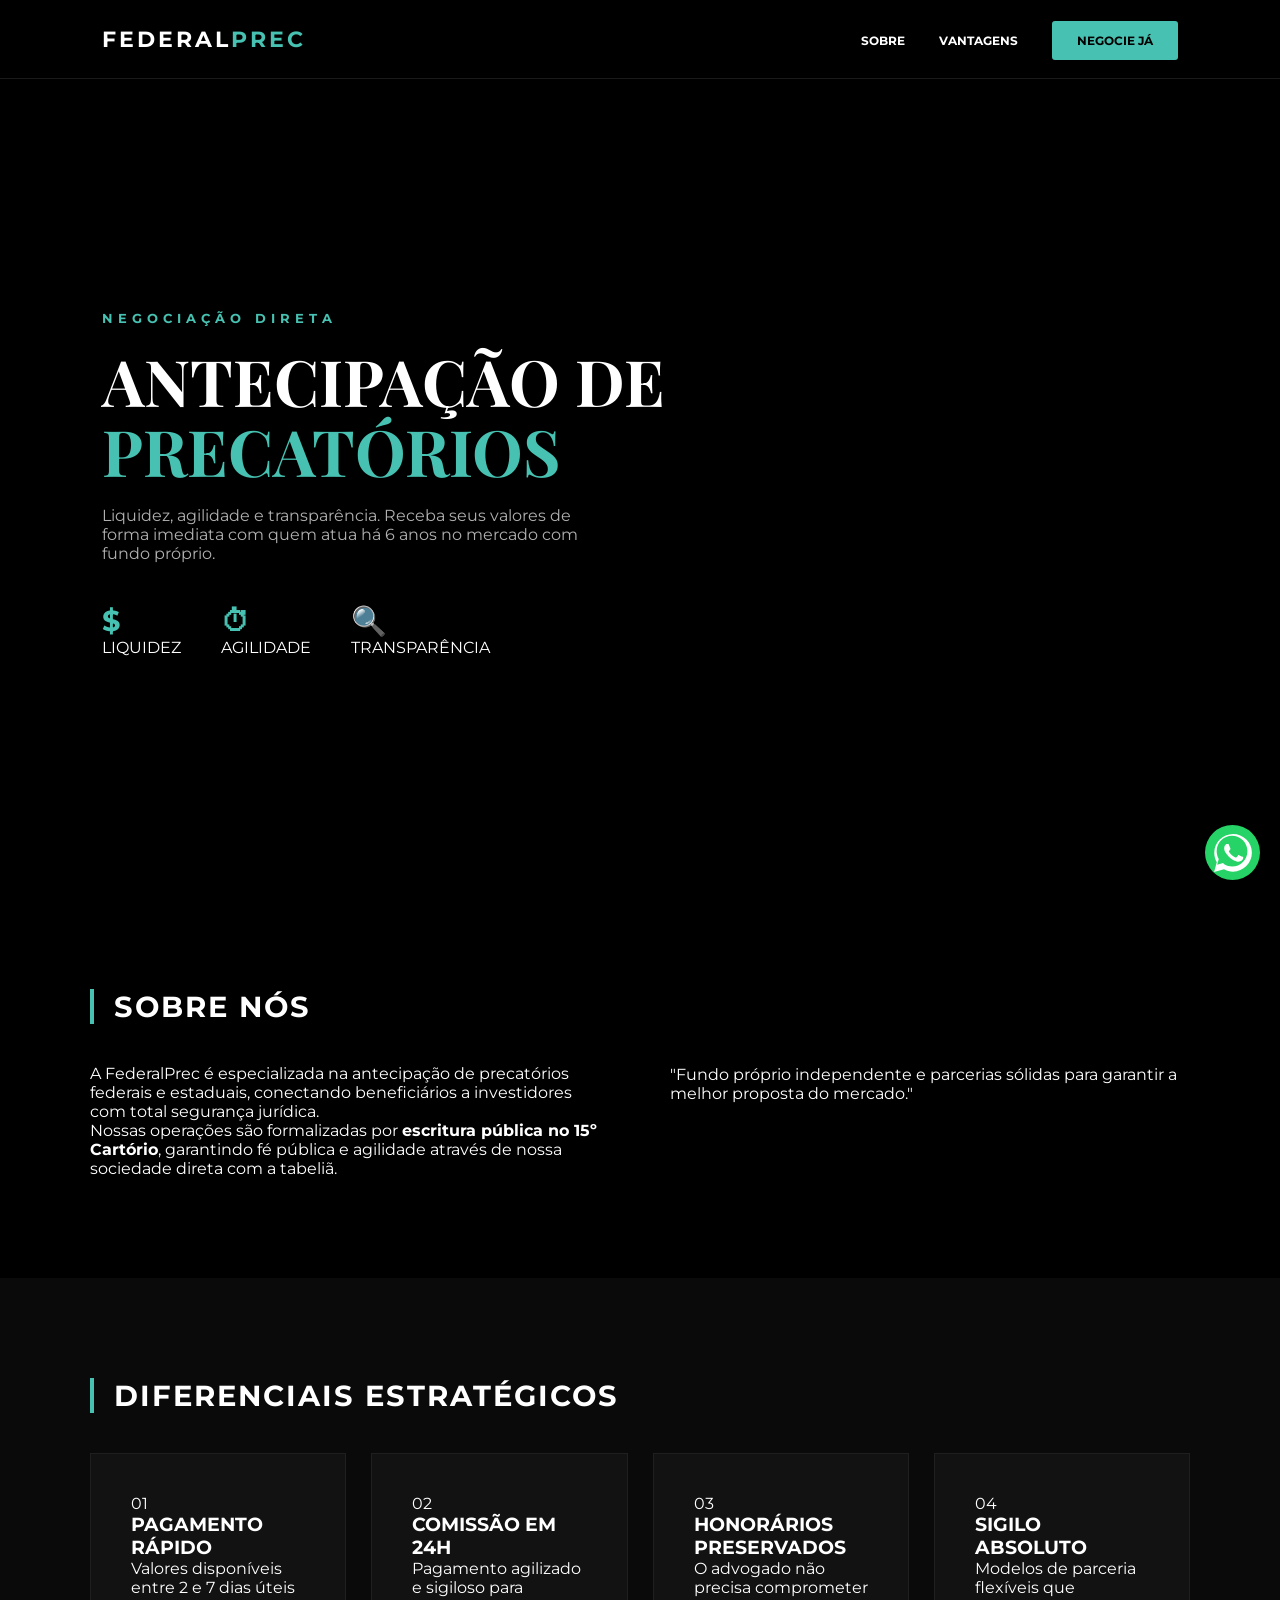
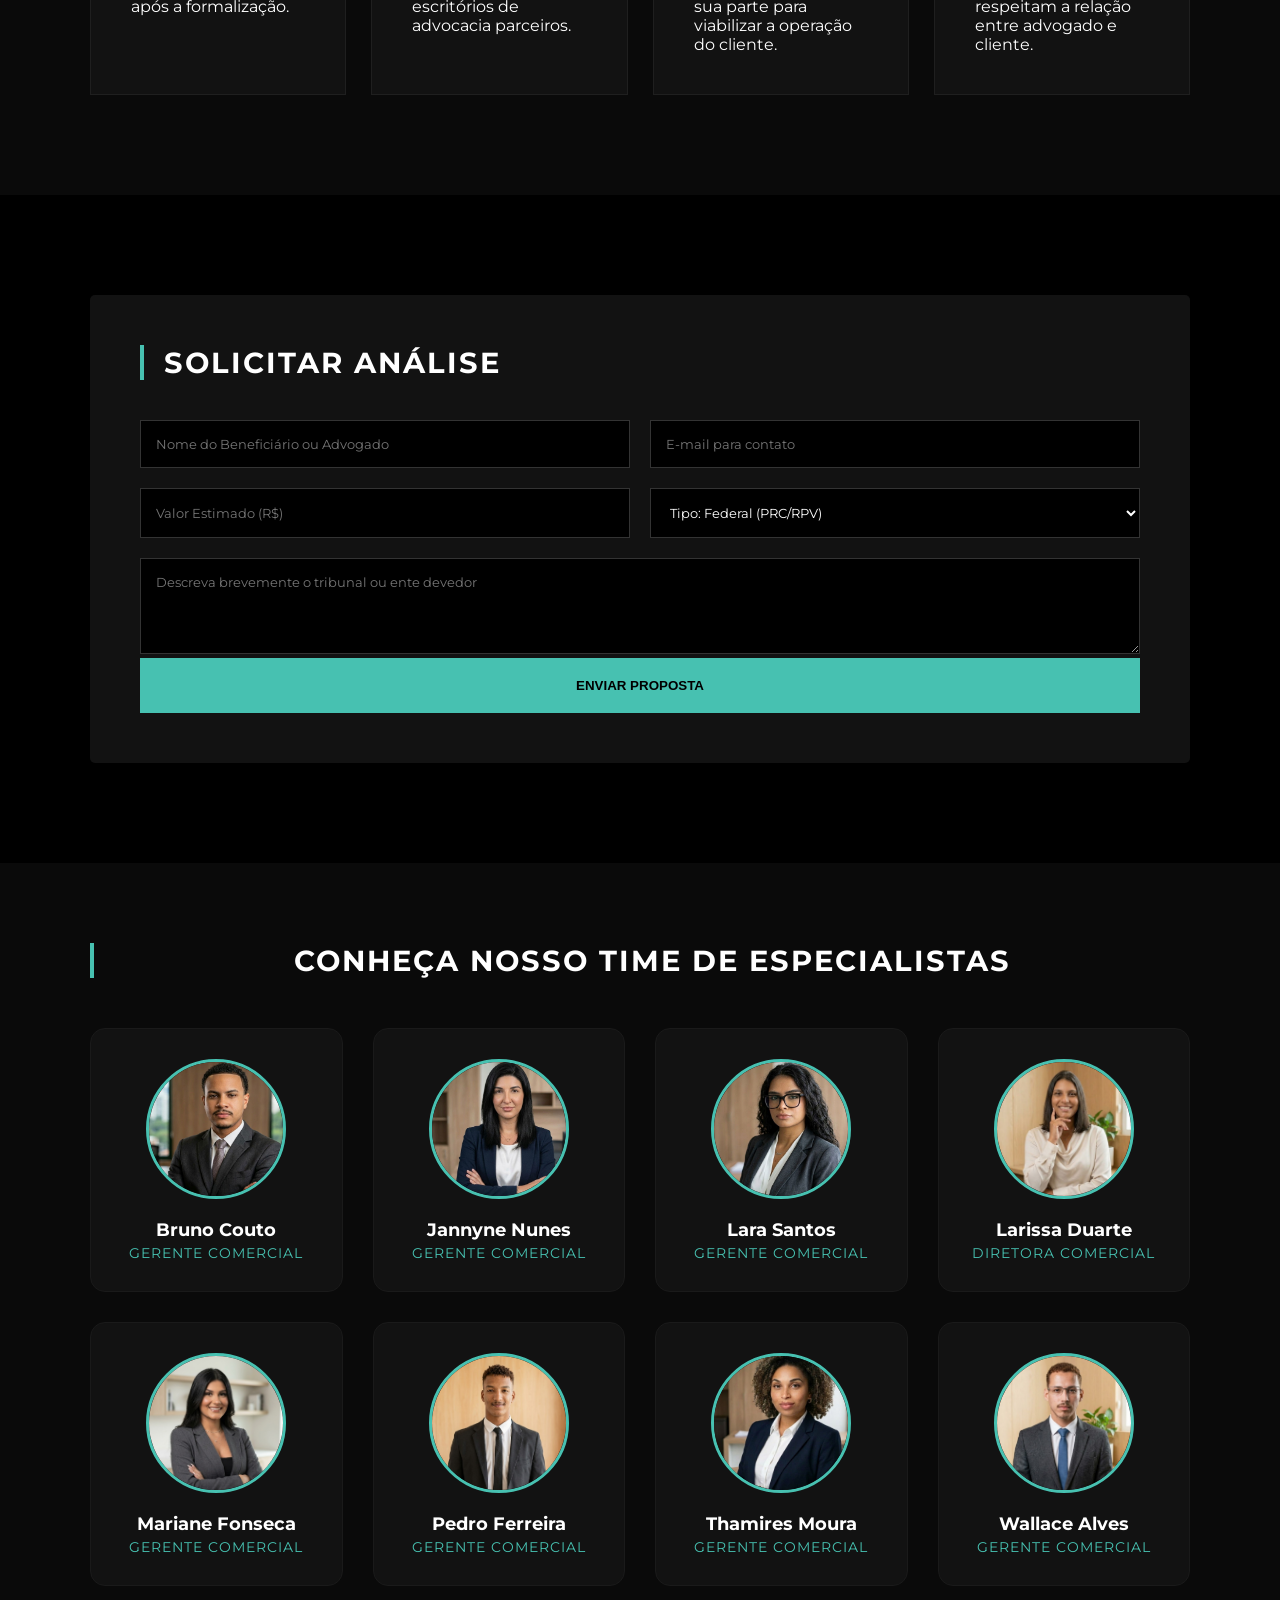
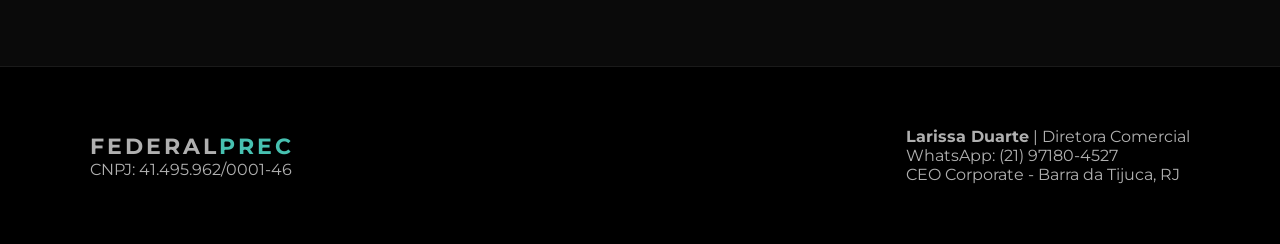
==== index.html/index.html @ 5c273c59 "Ajuste mobile final" ====
<!DOCTYPE html>
<html lang="pt-br">
<head>
    <meta charset="UTF-8">
    <meta name="viewport" content="width=device-width, initial-scale=1.0, maximum-scale=1.0, user-scalable=no">
    <title>FEDERALPREC | Antecipação de Precatórios</title>

    <link href="https://fonts.googleapis.com/css2?family=Montserrat:wght@300;400;700&family=Playfair+Display:wght@700&display=swap" rel="stylesheet">
    
    <link href="https://unpkg.com/aos@2.3.1/dist/aos.css" rel="stylesheet">
    
    <link rel="stylesheet" href="style.css">

  <style>
        
       /* Ajuste do botão fixo do WhatsApp */
.whatsapp-fixed {
    position: fixed;
    bottom: 20px; /* Reduzi um pouco para não subir tanto */
    right: 20px;
    width: 55px; /* Tamanho levemente menor para celular */
    height: 55px;
    background-color: #25d366;
    color: #fff;
    border-radius: 50%;
    display: flex;
    align-items: center;
    justify-content: center;
    box-shadow: 0 6px 20px rgba(0,0,0,0.3);
    z-index: 9999; /* Garante que fique acima de tudo */
    transition: all 0.3s ease;
}

/* CORREÇÃO PARA MOBILE */
@media (max-width: 768px) {
    /* Diminuir o botão no celular para não cobrir o texto */
    .whatsapp-fixed {
        width: 50px;
        height: 50px;
        bottom: 15px;
        right: 15px;
    }

    /* Adicionar espaço no final do formulário para o botão não sobrepor o 'Enviar' */
    .form-wrapper {
        padding: 30px 20px;
        margin-bottom: 40px; /* Cria um respiro antes do footer */
    }

    .btn-main {
        padding: 18px; /* Botão mais clicável no dedo */
        font-size: 16px;
    }

    /* Garante que o grid de equipe não quebre o layout lateral */
    .container {
        padding: 0 15px;
        overflow-x: hidden;
    }
}
        .whatsapp-fixed:hover {
            transform: scale(1.1);
            background-color: #20ba5a;
        }

        .whatsapp-fixed svg {
            width: 38px;
            height: 38px;
            fill: white;
        }

        @keyframes pulse-green {
            0% { transform: scale(0.95); box-shadow: 0 0 0 0 rgba(37, 211, 102, 0.7); }
            70% { transform: scale(1); box-shadow: 0 0 0 15px rgba(37, 211, 102, 0); }
            100% { transform: scale(0.95); box-shadow: 0 0 0 0 rgba(37, 211, 102, 0); }
        }
    </style>
</head>
<body>
    <nav class="navbar" data-aos="fade-down">
        <div class="logo">FEDERAL<span>PREC</span></div>
        <div class="nav-links">
            <a href="#sobre">SOBRE</a>
            <a href="#vantagens">VANTAGENS</a>
            <a href="#contato" class="btn-cta">NEGOCIE JÁ</a>
        </div>
    </nav>

    <header class="hero">
        <div class="hero-content" data-aos="fade-right">
            <p class="subtitle">NEGOCIAÇÃO DIRETA</p>
            <h1>ANTECIPAÇÃO DE <br><span>PRECATÓRIOS</span></h1>
            <p class="description">Liquidez, agilidade e transparência. Receba seus valores de forma imediata com quem atua há 6 anos no mercado com fundo próprio.</p>
            <div class="hero-stats">
                <div class="stat-item" data-aos="zoom-in" data-aos-delay="200"><span>$</span> LIQUIDEZ</div>
                <div class="stat-item" data-aos="zoom-in" data-aos-delay="400"><span>⏱</span> AGILIDADE</div>
                <div class="stat-item" data-aos="zoom-in" data-aos-delay="600"><span>🔍</span> TRANSPARÊNCIA</div>
            </div>
        </div>
    </header>

    <section id="sobre" class="section">
        <div class="container grid-2">
            <div class="text-block" data-aos="fade-up">
                <h2 class="section-title">SOBRE NÓS</h2>
                <p>A FederalPrec é especializada na antecipação de precatórios federais e estaduais, conectando beneficiários a investidores com total segurança jurídica.</p>
                <p>Nossas operações são formalizadas por <strong>escritura pública no 15º Cartório</strong>, garantindo fé pública e agilidade através de nossa sociedade direta com a tabeliã.</p>
            </div>
            <div class="image-placeholder" data-aos="fade-left">
                <div class="quote-card">
                    <p>"Fundo próprio independente e parcerias sólidas para garantir a melhor proposta do mercado."</p>
                </div>
            </div>
        </div>
    </section>

    <section id="vantagens" class="section dark-bg">
        <div class="container">
            <h2 class="section-title" data-aos="fade-up">DIFERENCIAIS ESTRATÉGICOS</h2>
            <div class="grid-cards">
                <div class="card" data-aos="zoom-in" data-aos-delay="100">
                    <div class="card-icon">01</div>
                    <h3>PAGAMENTO RÁPIDO</h3>
                    <p>Valores disponíveis entre 2 e 7 dias úteis após a formalização.</p>
                </div>
                <div class="card" data-aos="zoom-in" data-aos-delay="200">
                    <div class="card-icon">02</div>
                    <h3>COMISSÃO EM 24H</h3>
                    <p>Pagamento agilizado e sigiloso para escritórios de advocacia parceiros.</p>
                </div>
                <div class="card" data-aos="zoom-in" data-aos-delay="300">
                    <div class="card-icon">03</div>
                    <h3>HONORÁRIOS PRESERVADOS</h3>
                    <p>O advogado não precisa comprometer sua parte para viabilizar a operação do cliente.</p>
                </div>
                <div class="card" data-aos="zoom-in" data-aos-delay="400">
                    <div class="card-icon">04</div>
                    <h3>SIGILO ABSOLUTO</h3>
                    <p>Modelos de parceria flexíveis que respeitam a relação entre advogado e cliente.</p>
                </div>
            </div>
        </div>
    </section>

    <section id="contato" class="section">
        <div class="container">
            <div class="form-wrapper" data-aos="flip-up">
                <h2 class="section-title">SOLICITAR ANÁLISE</h2>
                <form id="formCotacao">
                    <div class="input-group">
                        <input type="text" id="nome" placeholder="Nome do Beneficiário ou Advogado" required>
                        <input type="email" id="email" placeholder="E-mail para contato" required>
                    </div>
                    <div class="input-group">
                        <input type="text" id="valor" placeholder="Valor Estimado (R$)" required>
                        <select id="tipo">
                            <option>Tipo: Federal (PRC/RPV)</option>
                            <option>Tipo: Estadual</option>
                        </select>
                    </div>
                    <textarea id="detalhes" placeholder="Descreva brevemente o tribunal ou ente devedor" rows="4"></textarea>
                    <button type="submit" class="btn-main">ENVIAR PROPOSTA</button>
                </form>
            </div>
        </div>
    </section>

    <section id="equipe" class="section team-section" data-aos="fade-up">
    <div class="container">
        <h2 class="section-title" style="text-align: center; margin-bottom: 50px;">CONHEÇA NOSSO TIME DE ESPECIALISTAS</h2>
        <div class="grid-team">
            
            <div class="team-card" data-aos="zoom-in" data-aos-delay="100">
                <div class="team-photo-wrapper">
                    <img src="Funcionarios/Bruno couto-Gerente Comercial.jpeg" alt="Bruno Couto" class="team-photo">
                </div>
                <h3>Bruno Couto</h3>
                <p>Gerente Comercial</p>
            </div>

            <div class="team-card" data-aos="zoom-in" data-aos-delay="200">
                <div class="team-photo-wrapper">
                    <img src="Funcionarios/Jannyne nunes-Gerente Comercial.jpeg" alt="Jannyne Nunes" class="team-photo">
                </div>
                <h3>Jannyne Nunes</h3>
                <p>Gerente Comercial</p>
            </div>

            <div class="team-card" data-aos="zoom-in" data-aos-delay="300">
                <div class="team-photo-wrapper">
                    <img src="Funcionarios/Lara Santos-Gerente Comercial.jpeg" alt="Lara Santos" class="team-photo">
                </div>
                <h3>Lara Santos</h3>
                <p>Gerente Comercial</p>
            </div>

            <div class="team-card" data-aos="zoom-in" data-aos-delay="400">
                <div class="team-photo-wrapper">
                    <img src="Funcionarios/Larissa Duarte-Diretora Comercial.jpeg" alt="Larissa Duarte" class="team-photo">
                </div>
                <h3>Larissa Duarte</h3>
                <p>Diretora Comercial</p>
            </div>

            <div class="team-card" data-aos="zoom-in" data-aos-delay="500">
                <div class="team-photo-wrapper">
                    <img src="Funcionarios/Mariane Fonseca-Gerente Comercial.jpeg" alt="Mariane Fonseca" class="team-photo">
                </div>
                <h3>Mariane Fonseca</h3>
                <p>Gerente Comercial</p>
            </div>

            <div class="team-card" data-aos="zoom-in" data-aos-delay="600">
                <div class="team-photo-wrapper">
                    <img src="Funcionarios/Pedro Ferreira-Gerente Comercial.jpeg" alt="Pedro Ferreira" class="team-photo">
                </div>
                <h3>Pedro Ferreira</h3>
                <p>Gerente Comercial</p>
            </div>

            <div class="team-card" data-aos="zoom-in" data-aos-delay="700">
                <div class="team-photo-wrapper">
                    <img src="Funcionarios/Thamires Moura-Gerente Comercial.jpeg" alt="Thamires Moura" class="team-photo">
                </div>
                <h3>Thamires Moura</h3>
                <p>Gerente Comercial</p>
            </div>

            <div class="team-card" data-aos="zoom-in" data-aos-delay="800">
                <div class="team-photo-wrapper">
                    <img src="Funcionarios/Wallace Alves-Gerente Comercial.jpeg" alt="Wallace Alves" class="team-photo">
                </div>
                <h3>Wallace Alves</h3>
                <p>Gerente Comercial</p>
            </div>

        </div>
    </div>

</section>


    <footer class="footer">
        <div class="container footer-grid">
            <div class="brand">
                <div class="logo">FEDERAL<span>PREC</span></div>
                <p>CNPJ: 41.495.962/0001-46</p>
            </div>
            <div class="contact-details">
                <p><strong>Larissa Duarte</strong> | Diretora Comercial</p>
                <p>WhatsApp: (21) 97180-4527</p>
                <p>CEO Corporate - Barra da Tijuca, RJ</p>
            </div>
        </div>
    </footer>

    <a href="https://wa.me/5521971804527" class="whatsapp-fixed" target="_blank" aria-label="Falar pelo WhatsApp">
        <svg viewBox="0 0 24 24">
            <path d="M.057 24l1.687-6.163c-1.041-1.804-1.588-3.849-1.588-5.946 0-6.556 5.332-11.888 11.888-11.888 3.176 0 6.161 1.237 8.406 3.484 2.246 2.248 3.484 5.232 3.484 8.405 0 6.556-5.332 11.888-11.888 11.888-2.015 0-3.991-.51-5.739-1.477l-6.25 1.639zm6.39-4.854c1.63.921 3.259 1.411 4.956 1.411 5.356 0 9.713-4.359 9.713-9.713 0-5.355-4.358-9.713-9.713-9.713-2.597 0-5.038 1.01-6.871 2.844-1.833 1.835-2.844 4.275-2.844 6.871 0 1.712.454 3.391 1.314 4.885l-.99 3.613 3.735-.978zm11.411-4.761c-.303-.151-1.788-.882-2.057-.981-.269-.099-.465-.148-.659.151-.194.297-.749.981-.918 1.18-.169.196-.338.219-.64.068-.303-.151-1.278-.471-2.435-1.503-.9-.804-1.507-1.797-1.684-2.099-.177-.302-.018-.465.133-.615.136-.135.303-.354.454-.531.151-.177.202-.301.303-.503.101-.201.051-.377-.025-.531-.076-.151-.659-1.591-.903-2.172-.236-.57-.477-.492-.659-.501-.17-.008-.363-.01-.557-.01-.194 0-.51.072-.776.363-.266.291-1.014 1.006-1.014 2.454 0 1.448 1.054 2.846 1.203 3.047.148.201 2.074 3.22 5.025 4.498.701.304 1.248.485 1.673.621.705.224 1.346.193 1.853.117.565-.085 1.788-.73 2.041-1.436.253-.706.253-1.31.177-1.436-.076-.126-.269-.202-.572-.353z"/>
        </svg>
    </a>

    <script src="https://unpkg.com/aos@2.3.1/dist/aos.js"></script>
    <script>
        AOS.init({ duration: 1000, once: true });
    </script>
    <script src="javascript.js"></script>
</body>
</html>
---- index.html/style.css ----
/* 1. VARIÁVEIS E BASE */
:root {
    --turquesa: #47c1b1;
    --preto: #000000;
    --cinza-escuro: #0a0a0a;
    --cinza-card: #121212;
    --branco: #ffffff;
    --texto: #b0b0b0;
    --whatsapp: #25d366;
}

* { 
    margin: 0; 
    padding: 0; 
    box-sizing: border-box; 
}

body { 
    background-color: var(--preto); 
    color: var(--branco); 
    font-family: 'Montserrat', sans-serif; 
    scroll-behavior: smooth; 
    overflow-x: hidden;
}

/* 2. NAVBAR */
.navbar { 
    display: flex; 
    justify-content: space-between; 
    align-items: center; 
    padding: 25px 8%; 
    background: rgba(0,0,0,0.98); 
    position: sticky; 
    top: 0; 
    z-index: 999; 
    border-bottom: 1px solid #1a1a1a; 
}

.logo { font-size: 1.4rem; font-weight: 700; letter-spacing: 3px; }
.logo span { color: var(--turquesa); }

.nav-links a { 
    color: var(--branco); 
    text-decoration: none; 
    font-size: 0.75rem; 
    font-weight: 700; 
    margin-left: 30px; 
    transition: 0.3s; 
}
.nav-links a:hover { color: var(--turquesa); }

.btn-cta { 
    background: var(--turquesa); 
    color: var(--preto) !important; 
    padding: 12px 25px; 
    border-radius: 3px; 
    transition: 0.4s !important; 
}

/* 3. HERO SECTION */
.hero { 
    height: 90vh; 
    display: flex; 
    align-items: center; 
    padding: 0 8%; 
    background: linear-gradient(to right, #000 40%, transparent), url('https://images.unsplash.com/photo-1486406146926-c627a92ad1ab?q=80&w=2070'); 
    background-size: cover; 
    background-position: center;
}

.hero h1 { font-family: 'Playfair Display', serif; font-size: 4rem; line-height: 1.1; margin: 20px 0; }
.hero h1 span { color: var(--turquesa); }
.subtitle { color: var(--turquesa); letter-spacing: 5px; font-size: 0.8rem; font-weight: 700; }
.description { max-width: 500px; color: var(--texto); margin-bottom: 40px; }

.hero-stats { display: flex; gap: 40px; }
.stat-item span { display: block; color: var(--turquesa); font-size: 1.8rem; font-weight: 700; }

/* 4. SEÇÕES E GRIDS GENÉRICOS */
.section { padding: 100px 0; }
.dark-bg { background-color: var(--cinza-escuro); }
.container { max-width: 1140px; margin: 0 auto; padding: 0 20px; }
.grid-2 { display: grid; grid-template-columns: 1fr 1fr; gap: 60px; align-items: center; }
.section-title { font-size: 1.8rem; margin-bottom: 40px; border-left: 4px solid var(--turquesa); padding-left: 20px; letter-spacing: 2px; }

.grid-cards { 
    display: grid; 
    grid-template-columns: repeat(auto-fit, minmax(250px, 1fr)); 
    gap: 25px; 
}

.card { 
    background: var(--cinza-card); 
    padding: 40px; 
    border: 1px solid #1f1f1f; 
    transition: 0.4s; 
}
.card:hover { border-color: var(--turquesa); transform: translateY(-10px); }

/* ============================================
   ESTILOS: SEÇÃO EQUIPE (CORRIGIDO)
   ============================================ */
.team-section {
    padding: 80px 0;
    background-color: var(--cinza-escuro);
    text-align: center;
}

.grid-team {
    display: grid;
    grid-template-columns: repeat(4, 1fr); /* 4 por linha no desktop */
    gap: 30px;
    margin-top: 40px;
}

.team-card {
    background: var(--cinza-card);
    padding: 30px 20px;
    border-radius: 15px;
    border: 1px solid #1a1a1a;
    transition: all 0.3s ease;
}

.team-card:hover {
    transform: translateY(-10px);
    border-color: var(--turquesa);
}

.team-photo-wrapper {
    width: 140px; 
    height: 140px;
    margin: 0 auto 20px;
    border-radius: 50%; /* Faz o círculo perfeito */
    overflow: hidden; /* Corta a imagem em círculo */
    border: 3px solid var(--turquesa);
    display: flex;
    align-items: center;
    justify-content: center;
}

.team-photo {
    width: 100%;
    height: 100%;
    object-fit: cover; /* Garante que a foto não estique */
    display: block;
}

.team-card h3 {
    color: var(--branco);
    font-size: 1.1rem;
    margin-bottom: 5px;
}

.team-card p {
    color: var(--turquesa);
    font-size: 0.85rem;
    text-transform: uppercase;
    letter-spacing: 1px;
}

/* Responsividade */
@media (max-width: 1024px) {
    .grid-team { grid-template-columns: repeat(2, 1fr); } /* 2 por linha em tablets */
}

@media (max-width: 480px) {
    .grid-team { grid-template-columns: 1fr; } /* 1 por linha no celular */
    .team-photo-wrapper { width: 160px; height: 160px; }
}

/* 6. FORMULÁRIO */
.form-wrapper { background: var(--cinza-card); padding: 50px; border-radius: 5px; }
.input-group { display: grid; grid-template-columns: 1fr 1fr; gap: 20px; margin-bottom: 20px; }

input, select, textarea { 
    width: 100%; 
    padding: 15px; 
    background: #000; 
    border: 1px solid #333; 
    color: #fff; 
    font-family: inherit; 
}

.btn-main { 
    width: 100%; 
    padding: 20px; 
    background: var(--turquesa); 
    border: none; 
    font-weight: 700; 
    cursor: pointer; 
    transition: 0.3s; 
}

/* 7. FOOTER */
.footer { padding: 60px 0; border-top: 1px solid #1a1a1a; color: var(--texto); }
.footer-grid { display: flex; justify-content: space-between; align-items: center; }

/* 8. RESPONSIVIDADE */
@media (max-width: 1024px) {
    .grid-team { grid-template-columns: repeat(2, 1fr); }
    .hero h1 { font-size: 3rem; }
}

@media (max-width: 768px) {
    .grid-2, .input-group { grid-template-columns: 1fr; }
    .navbar { padding: 15px 5%; }
    .hero { text-align: center; justify-content: center; }
    .hero-stats { justify-content: center; }
    .footer-grid { flex-direction: column; gap: 30px; text-align: center; }
    .contact-details { text-align: center; }
}

@media (max-width: 480px) {
    .grid-team { grid-template-columns: 1fr; }
    .team-photo-wrapper { width: 160px; height: 160px; }
}
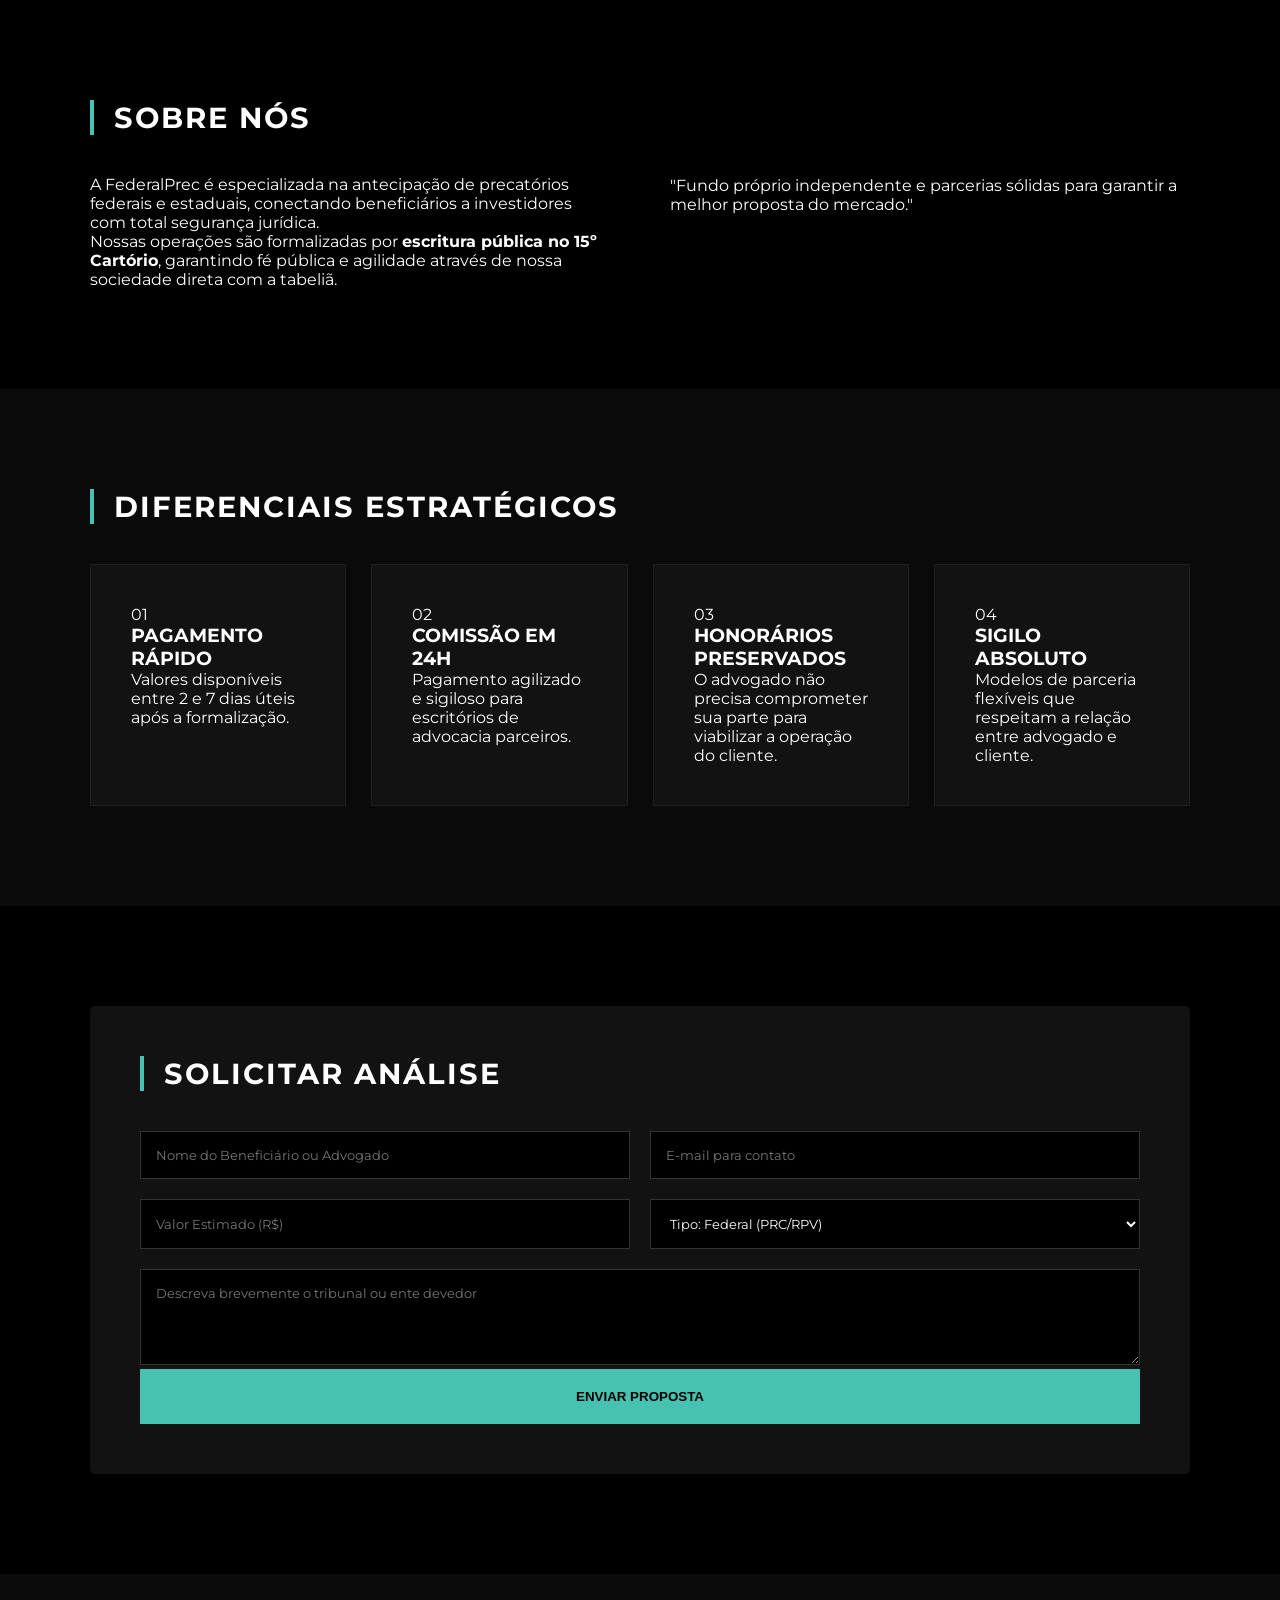
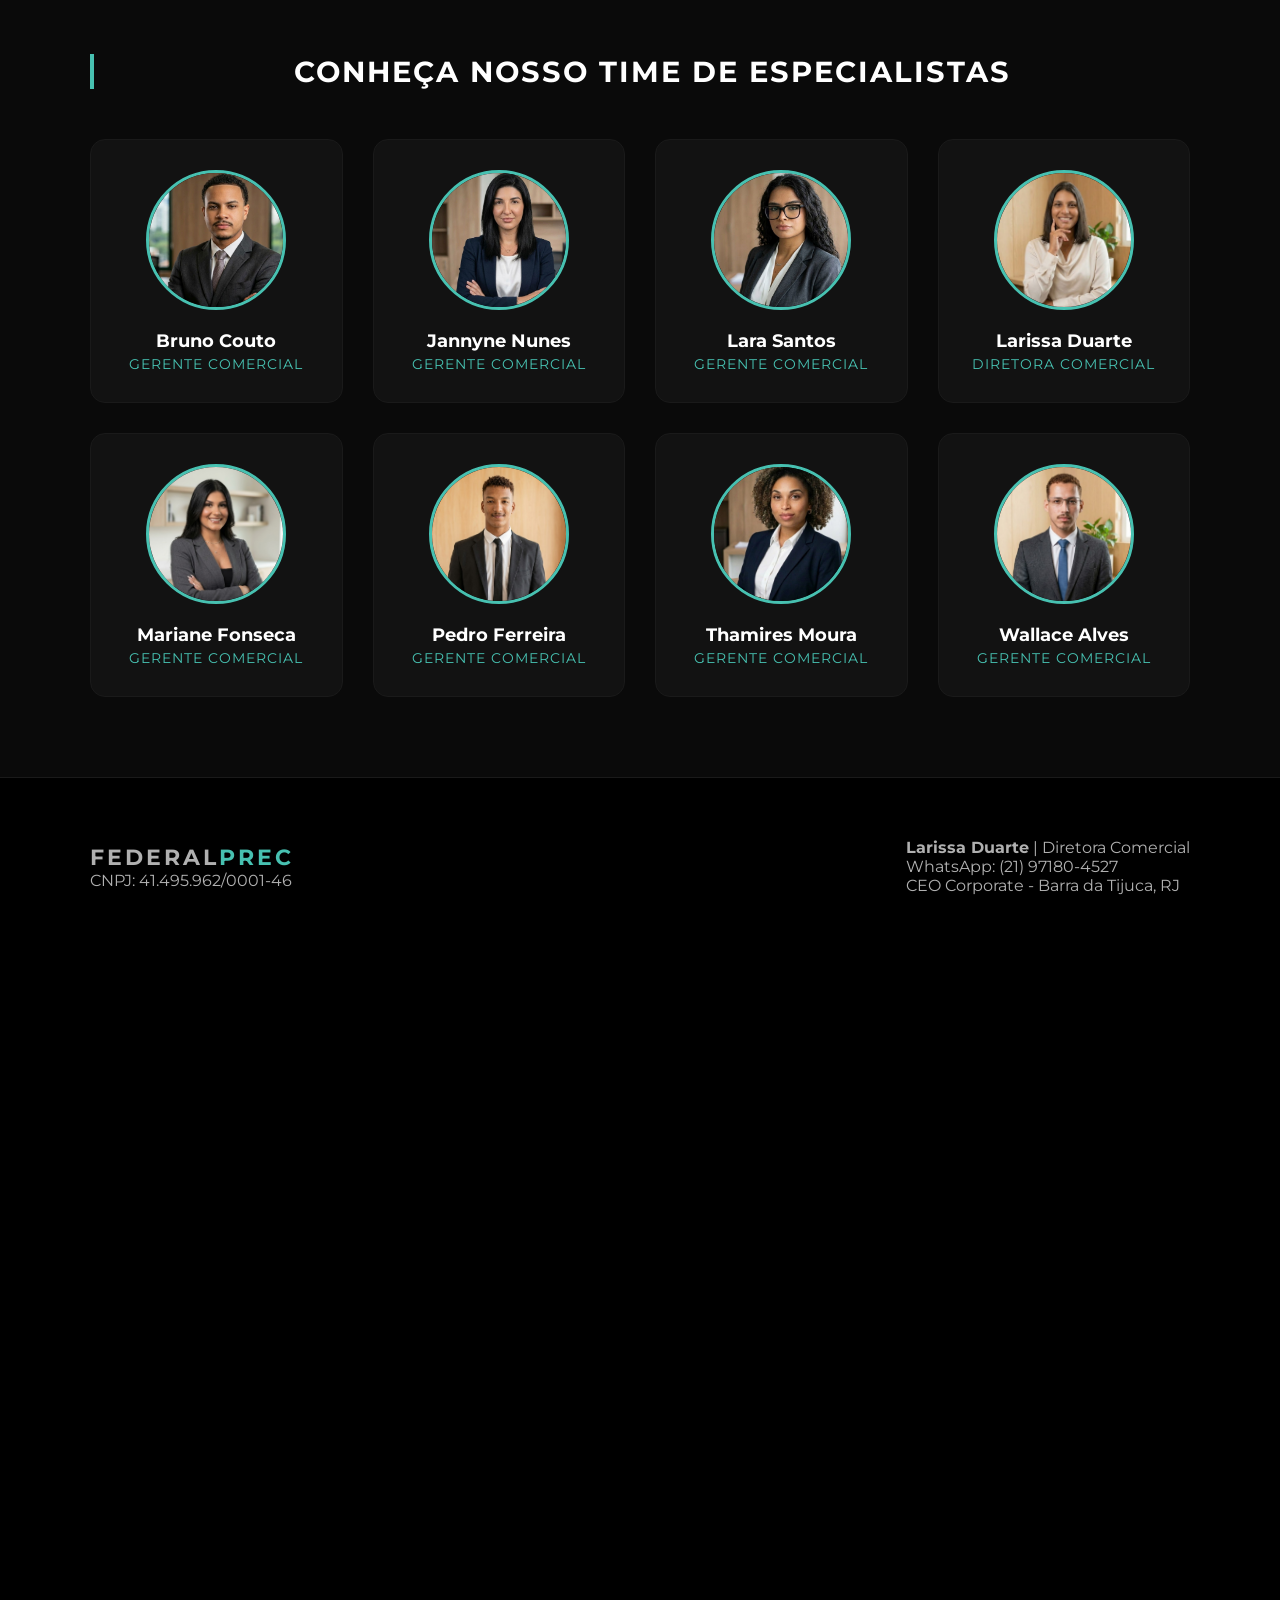
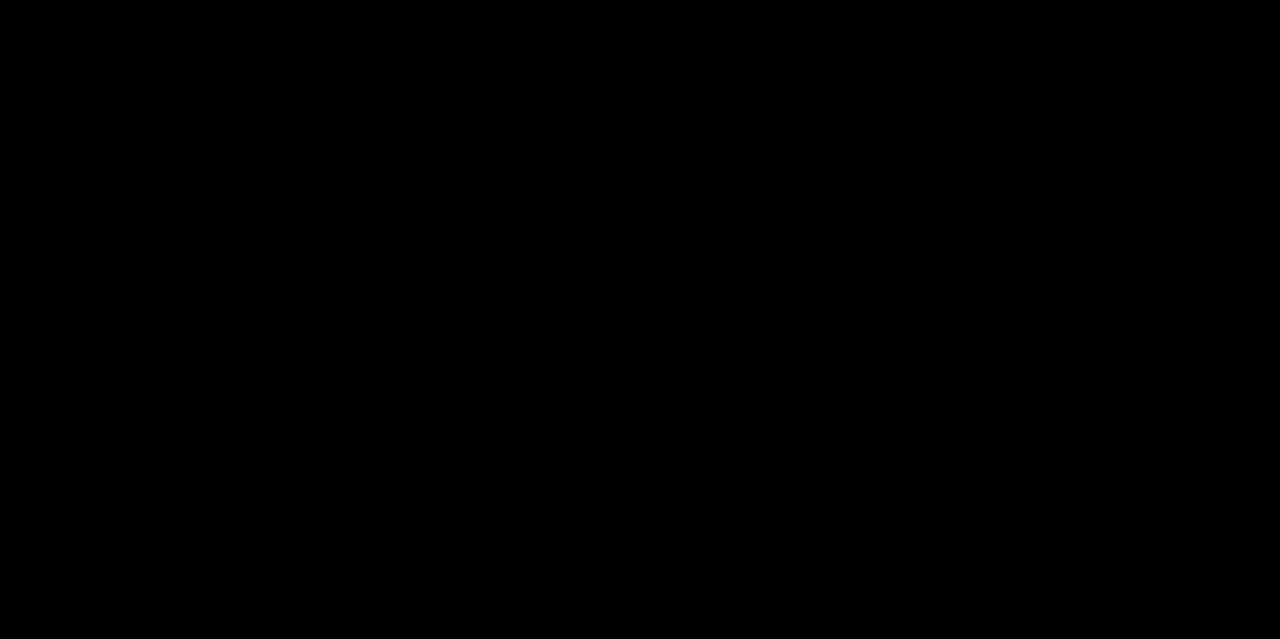
==== commit 4d9da69b: "limpeza final de estilo" ====
--- a/index.html/index.html
+++ b/index.html/index.html
@@ -9,97 +9,8 @@
     
     <link href="https://unpkg.com/aos@2.3.1/dist/aos.css" rel="stylesheet">
     
-    <link rel="stylesheet" href="style.css">
-
-  <style>
-        
-       /* Ajuste do botão fixo do WhatsApp */
-.whatsapp-fixed {
-    position: fixed;
-    bottom: 20px; /* Reduzi um pouco para não subir tanto */
-    right: 20px;
-    width: 55px; /* Tamanho levemente menor para celular */
-    height: 55px;
-    background-color: #25d366;
-    color: #fff;
-    border-radius: 50%;
-    display: flex;
-    align-items: center;
-    justify-content: center;
-    box-shadow: 0 6px 20px rgba(0,0,0,0.3);
-    z-index: 9999; /* Garante que fique acima de tudo */
-    transition: all 0.3s ease;
-}
-
-/* CORREÇÃO PARA MOBILE */
-@media (max-width: 768px) {
-    /* Diminuir o botão no celular para não cobrir o texto */
-    .whatsapp-fixed {
-        width: 50px;
-        height: 50px;
-        bottom: 15px;
-        right: 15px;
-    }
-
-    /* Adicionar espaço no final do formulário para o botão não sobrepor o 'Enviar' */
-    .form-wrapper {
-        padding: 30px 20px;
-        margin-bottom: 40px; /* Cria um respiro antes do footer */
-    }
-
-    .btn-main {
-        padding: 18px; /* Botão mais clicável no dedo */
-        font-size: 16px;
-    }
-
-    /* Garante que o grid de equipe não quebre o layout lateral */
-    .container {
-        padding: 0 15px;
-        overflow-x: hidden;
-    }
-}
-        .whatsapp-fixed:hover {
-            transform: scale(1.1);
-            background-color: #20ba5a;
-        }
-
-        .whatsapp-fixed svg {
-            width: 38px;
-            height: 38px;
-            fill: white;
-        }
-
-        @keyframes pulse-green {
-            0% { transform: scale(0.95); box-shadow: 0 0 0 0 rgba(37, 211, 102, 0.7); }
-            70% { transform: scale(1); box-shadow: 0 0 0 15px rgba(37, 211, 102, 0); }
-            100% { transform: scale(0.95); box-shadow: 0 0 0 0 rgba(37, 211, 102, 0); }
-        }
-    </style>
-</head>
-<body>
-    <nav class="navbar" data-aos="fade-down">
-        <div class="logo">FEDERAL<span>PREC</span></div>
-        <div class="nav-links">
-            <a href="#sobre">SOBRE</a>
-            <a href="#vantagens">VANTAGENS</a>
-            <a href="#contato" class="btn-cta">NEGOCIE JÁ</a>
-        </div>
-    </nav>
-
-    <header class="hero">
-        <div class="hero-content" data-aos="fade-right">
-            <p class="subtitle">NEGOCIAÇÃO DIRETA</p>
-            <h1>ANTECIPAÇÃO DE <br><span>PRECATÓRIOS</span></h1>
-            <p class="description">Liquidez, agilidade e transparência. Receba seus valores de forma imediata com quem atua há 6 anos no mercado com fundo próprio.</p>
-            <div class="hero-stats">
-                <div class="stat-item" data-aos="zoom-in" data-aos-delay="200"><span>$</span> LIQUIDEZ</div>
-                <div class="stat-item" data-aos="zoom-in" data-aos-delay="400"><span>⏱</span> AGILIDADE</div>
-                <div class="stat-item" data-aos="zoom-in" data-aos-delay="600"><span>🔍</span> TRANSPARÊNCIA</div>
-            </div>
-        </div>
-    </header>
-
-    <section id="sobre" class="section">
+<link rel="stylesheet" href="style.css">
+ <section id="sobre" class="section">
         <div class="container grid-2">
             <div class="text-block" data-aos="fade-up">
                 <h2 class="section-title">SOBRE NÓS</h2>
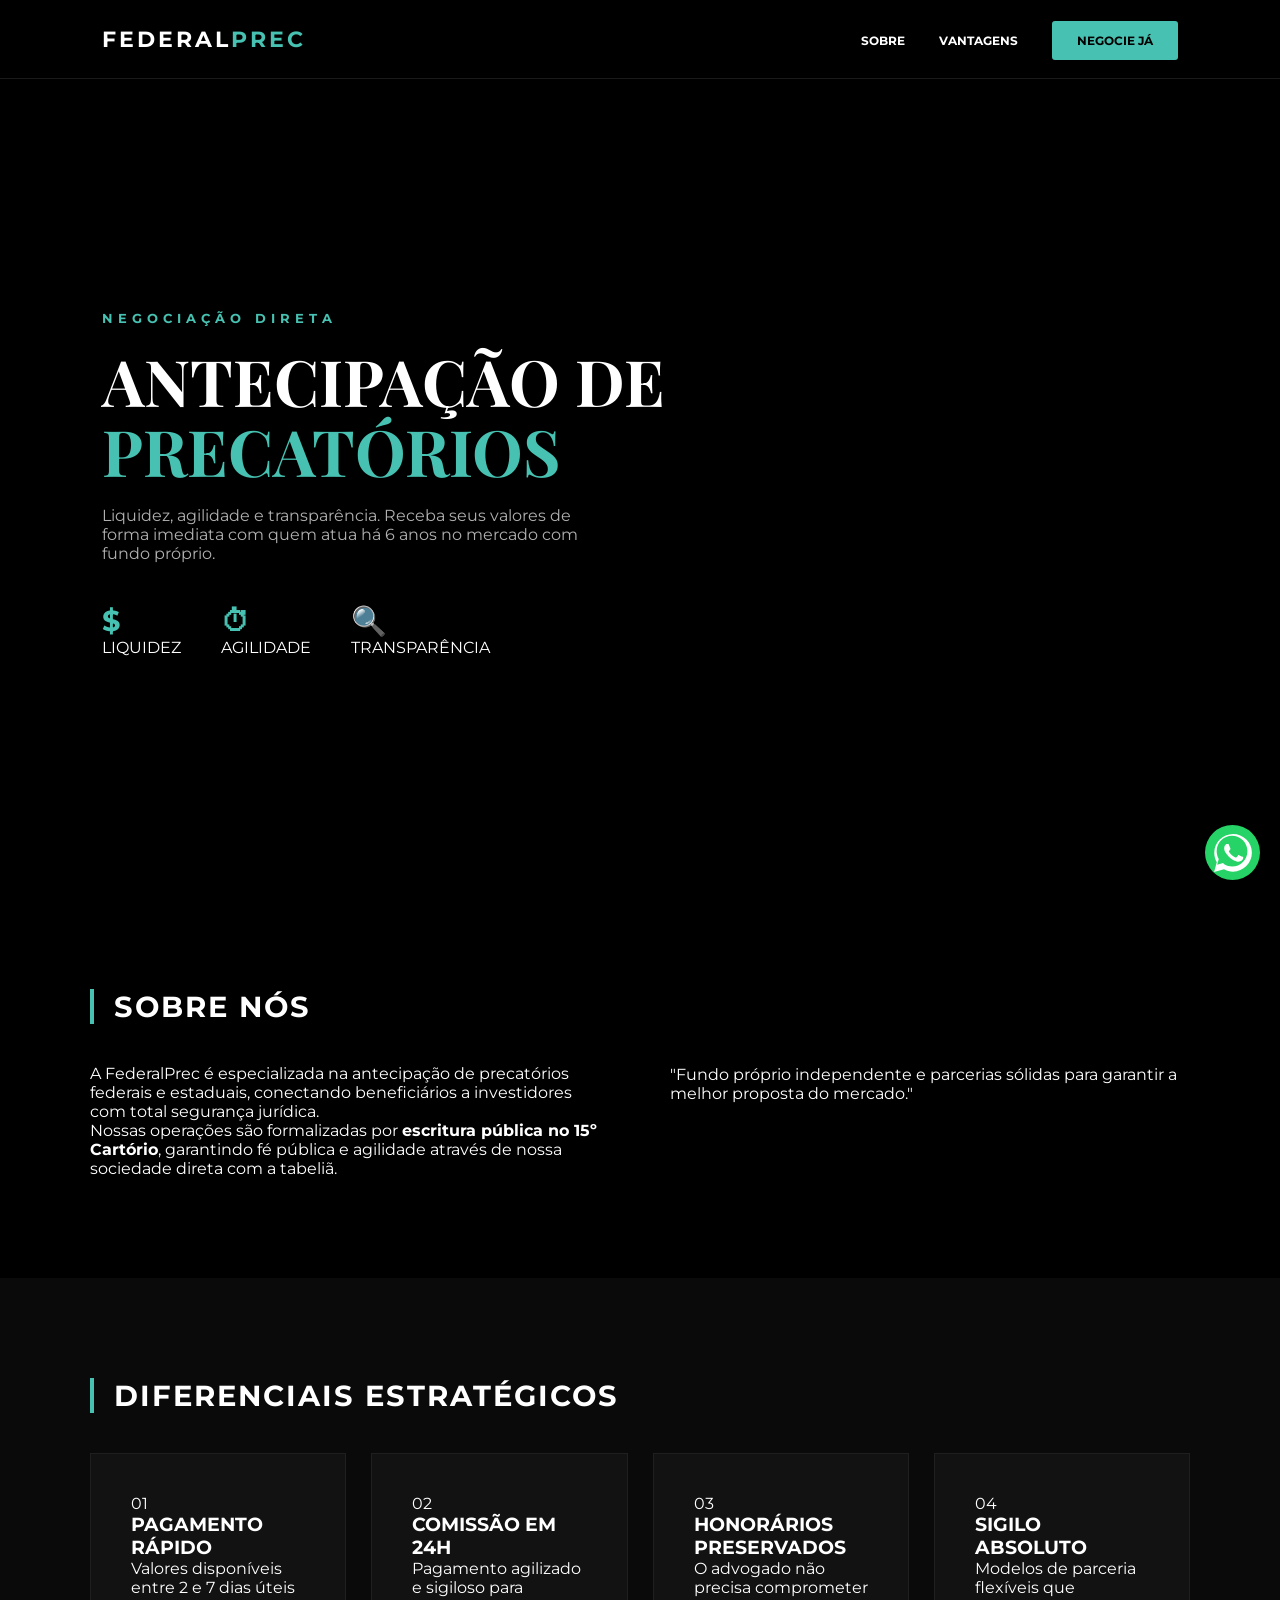
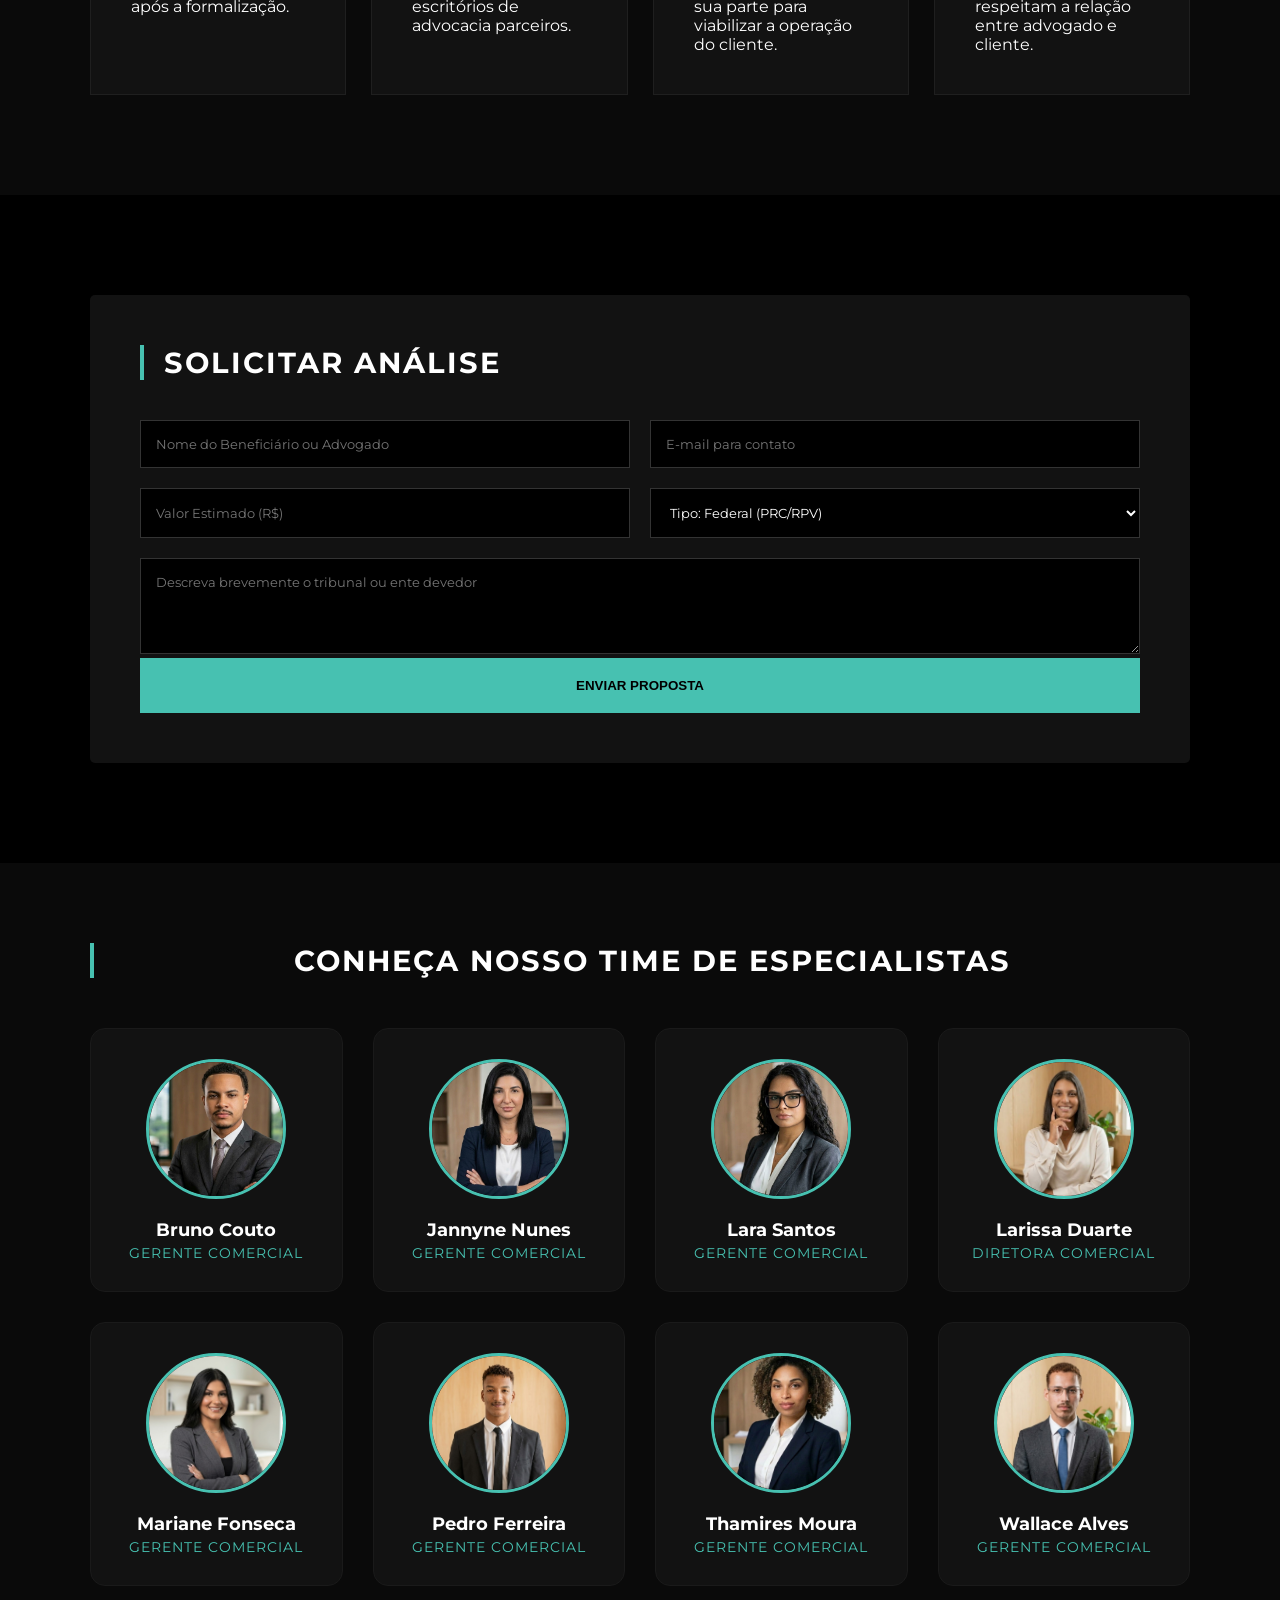
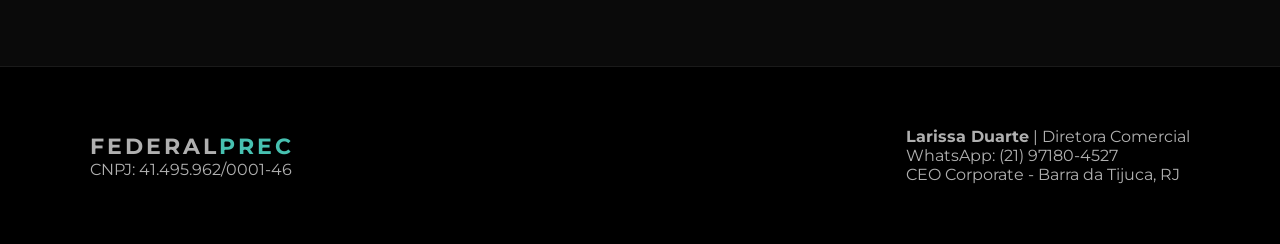
==== commit 8aed8cc7: "Site FederalPrec: Ajuste definitivo da Navbar e Mobile" ====
--- a/index.html/index.html
+++ b/index.html/index.html
@@ -6,11 +6,126 @@
     <title>FEDERALPREC | Antecipação de Precatórios</title>
 
     <link href="https://fonts.googleapis.com/css2?family=Montserrat:wght@300;400;700&family=Playfair+Display:wght@700&display=swap" rel="stylesheet">
-    
     <link href="https://unpkg.com/aos@2.3.1/dist/aos.css" rel="stylesheet">
-    
-<link rel="stylesheet" href="style.css">
- <section id="sobre" class="section">
+    <link rel="stylesheet" href="style.css">
+
+    <style>
+        /* ============================================================
+           MANTENDO SEUS ESTILOS ORIGINAIS DO WHATSAPP E ANIMAÇÕES
+           ============================================================ */
+        .whatsapp-fixed {
+            position: fixed;
+            bottom: 20px;
+            right: 20px;
+            width: 55px;
+            height: 55px;
+            background-color: #25d366;
+            color: #fff;
+            border-radius: 50%;
+            display: flex;
+            align-items: center;
+            justify-content: center;
+            box-shadow: 0 6px 20px rgba(0,0,0,0.3);
+            z-index: 9999;
+            transition: all 0.3s ease;
+        }
+
+        .whatsapp-fixed:hover { transform: scale(1.1); background-color: #20ba5a; }
+        .whatsapp-fixed svg { width: 38px; height: 38px; fill: white; }
+
+        @keyframes pulse-green {
+            0% { transform: scale(0.95); box-shadow: 0 0 0 0 rgba(37, 211, 102, 0.7); }
+            70% { transform: scale(1); box-shadow: 0 0 0 15px rgba(37, 211, 102, 0); }
+            100% { transform: scale(0.95); box-shadow: 0 0 0 0 rgba(37, 211, 102, 0); }
+        }
+        .whatsapp-fixed { animation: pulse-green 2s infinite; }
+
+        /* ============================================================
+           CORREÇÕES ESPECÍFICAS PARA MOBILE (TELAS ATÉ 768px)
+           ============================================================ */
+        @media (max-width: 768px) {
+            
+            /* 1. CORREÇÃO DA NAVBAR (BOTÃO SUPERIOR NEGOCIE JÁ) */
+            .navbar {
+                padding: 10px 15px !important; /* Reduz padding lateral da barra */
+                justify-content: space-between; /* Alinha logo na esquerda, botão na direita */
+            }
+
+            .navbar .logo {
+                font-size: 1.2rem !important; /* Diminui levemente o logo no celular */
+            }
+
+            /* Esconde os links de texto (SOBRE, VANTAGENS) no celular */
+            .navbar .nav-links a:not(.btn-cta) {
+                display: none !important;
+            }
+
+            /* Garante que o container dos links não ocupe espaço desnecessário */
+            .navbar .nav-links {
+                display: flex;
+                justify-content: flex-end;
+                width: auto;
+                margin: 0;
+            }
+
+            /* Ajusta o tamanho e padding do botão "NEGOCIE JÁ" no topo */
+            .navbar .btn-cta {
+                padding: 8px 15px !important;
+                font-size: 13px !important;
+                margin: 0 !important;
+                display: inline-block !important; /* Garante que ele apareça */
+            }
+
+            /* 2. CORREÇÃO DO BOTÃO WHATSAPP (PARA NÃO COBRIR O FORMULÁRIO) */
+            .whatsapp-fixed {
+                width: 50px;
+                height: 50px;
+                bottom: 15px;
+                right: 15px;
+            }
+            .whatsapp-fixed svg { width: 30px; height: 30px; }
+
+            /* 3. RESPIRO NO FINAL DO FORMULÁRIO */
+            .form-wrapper {
+                padding: 30px 20px;
+                margin-bottom: 50px !important; /* Espaço para o WhatsApp flutuar sem cobrir o 'Enviar' */
+            }
+
+            /* 4. AJUSTES GERAIS DE CONTAINER E EQUIPE */
+            .container {
+                padding: 0 15px;
+                overflow-x: hidden;
+            }
+            .grid-team {
+                gap: 20px !important; /* Diminui espaço entre fotos da equipe no celular */
+            }
+        }
+    </style>
+</head>
+<body>
+    <nav class="navbar" data-aos="fade-down">
+        <div class="logo">FEDERAL<span>PREC</span></div>
+        <div class="nav-links">
+            <a href="#sobre">SOBRE</a>
+            <a href="#vantagens">VANTAGENS</a>
+            <a href="#contato" class="btn-cta">NEGOCIE JÁ</a>
+        </div>
+    </nav>
+
+    <header class="hero">
+        <div class="hero-content" data-aos="fade-right">
+            <p class="subtitle">NEGOCIAÇÃO DIRETA</p>
+            <h1>ANTECIPAÇÃO DE <br><span>PRECATÓRIOS</span></h1>
+            <p class="description">Liquidez, agilidade e transparência. Receba seus valores de forma imediata com quem atua há 6 anos no mercado com fundo próprio.</p>
+            <div class="hero-stats">
+                <div class="stat-item" data-aos="zoom-in" data-aos-delay="200"><span>$</span> LIQUIDEZ</div>
+                <div class="stat-item" data-aos="zoom-in" data-aos-delay="400"><span>⏱</span> AGILIDADE</div>
+                <div class="stat-item" data-aos="zoom-in" data-aos-delay="600"><span>🔍</span> TRANSPARÊNCIA</div>
+            </div>
+        </div>
+    </header>
+
+    <section id="sobre" class="section">
         <div class="container grid-2">
             <div class="text-block" data-aos="fade-up">
                 <h2 class="section-title">SOBRE NÓS</h2>
@@ -147,9 +262,7 @@
 
         </div>
     </div>
-
 </section>
-
 
     <footer class="footer">
         <div class="container footer-grid">
